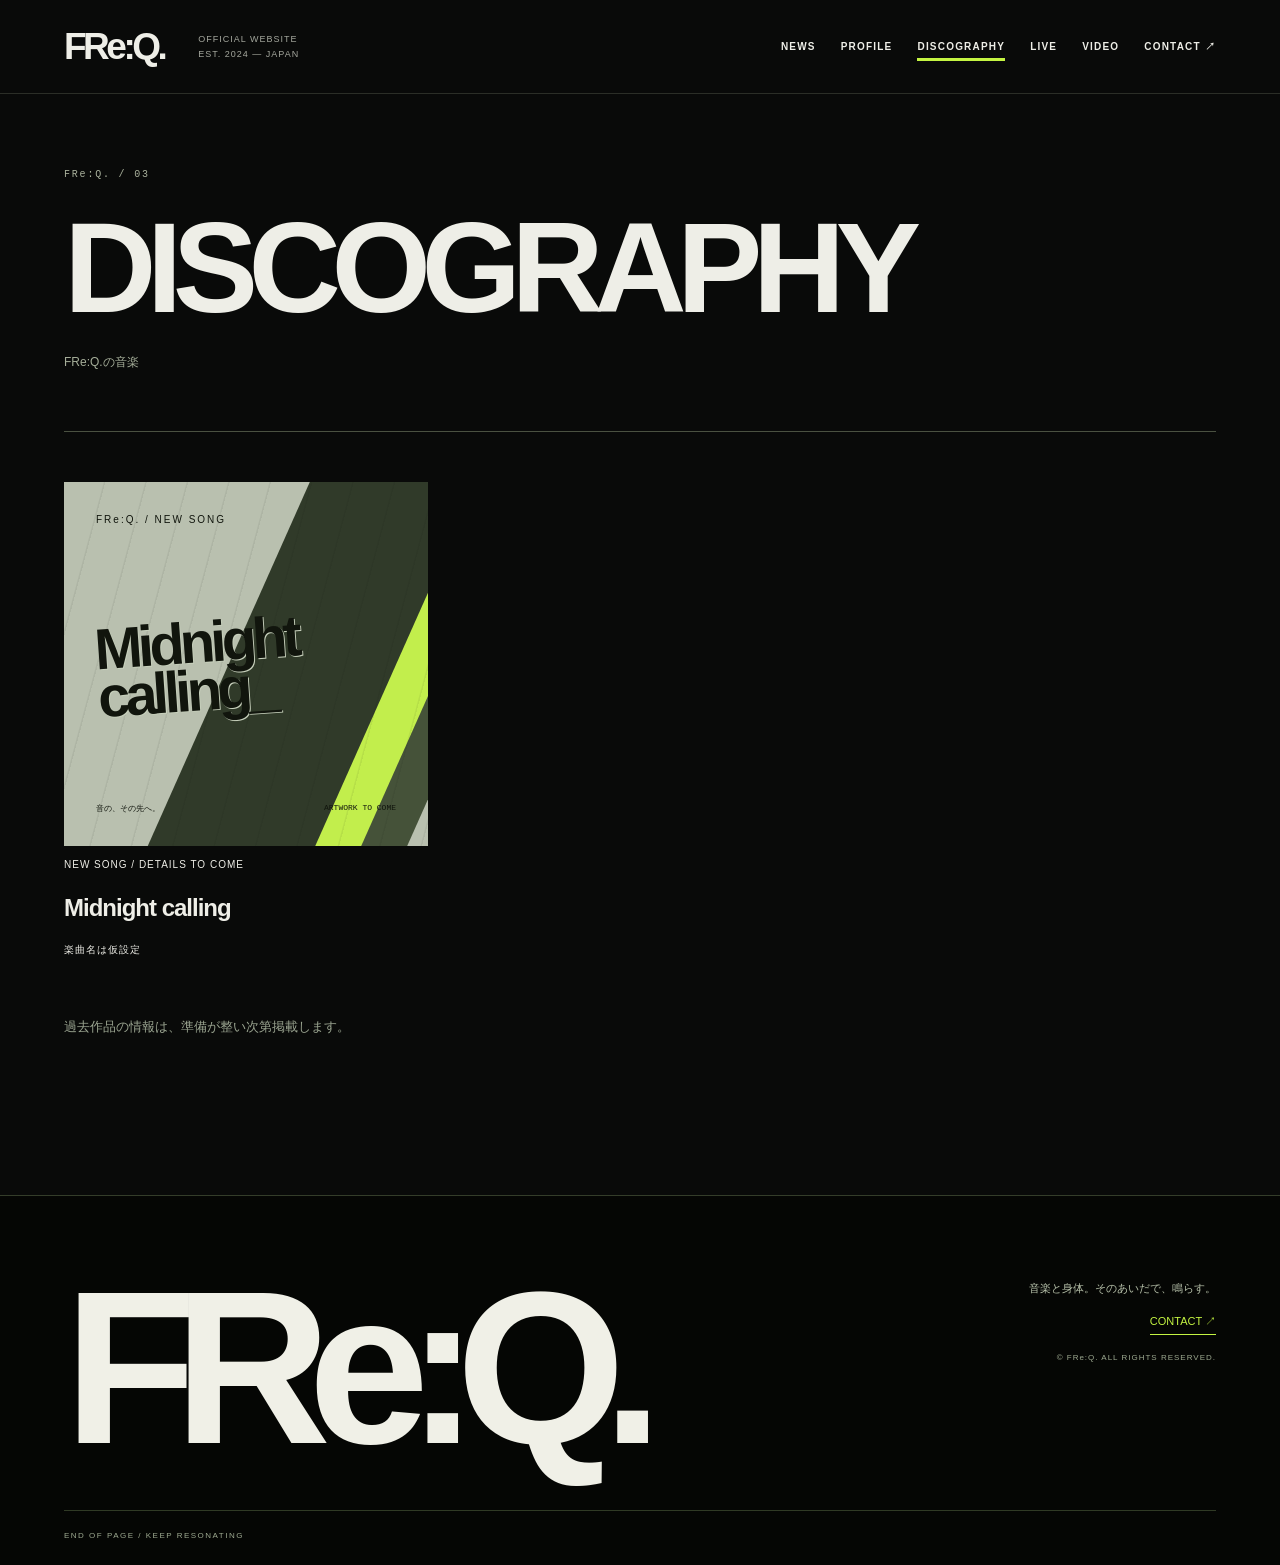
==== discography.html @ a450d1d3 "feat: build FRe:Q. dark theatrical artist website" ====
<!doctype html>
<html lang="ja"><head><meta charset="utf-8"><meta name="viewport" content="width=device-width,initial-scale=1"><title>DISCOGRAPHY | FRe:Q.</title><meta name="description" content="FRe:Q.（フリーク）公式サイト。音楽、ダンス、身体表現を横断する3人組ダンス＆ボーカルユニット。ニュース、プロフィール、作品、ライブ情報。"><meta property="og:type" content="website"><meta property="og:title" content="FRe:Q. | Official Website"><meta property="og:description" content="音楽と身体。そのあいだで、鳴らす。"><meta property="og:url" content="https://freq-official.github.io/discography.html"><meta property="og:image" content="https://freq-official.github.io/assets/ogp.png"><meta name="twitter:card" content="summary_large_image"><meta name="theme-color" content="#090a09"><link rel="canonical" href="https://freq-official.github.io/discography.html"><link rel="icon" href="assets/favicon.svg" type="image/svg+xml"><link rel="stylesheet" href="style.css"><script type="application/ld+json">{"@context":"https://schema.org","@type":"MusicGroup","name":"FRe:Q.","alternateName":"フリーク","url":"https://freq-official.github.io/","foundingDate":"2024","genre":["Electropop","Dance rock","Alternative pop"],"member":[{"@type":"Person","name":"如月湊"},{"@type":"Person","name":"氷室伊織"},{"@type":"Person","name":"藤井凪"}]}</script></head>
<body><a class="skip" href="#main">本文へ移動</a><header class="header"><a class="brand" href="index.html" aria-label="FRe:Q. トップ">FRe:Q.</a><span class="header-note">OFFICIAL WEBSITE<br>EST. 2024 — JAPAN</span><button class="menu-toggle" aria-expanded="false" aria-controls="navigation">MENU <span>＋</span></button><nav id="navigation" aria-label="メインナビゲーション"><a href="news.html">NEWS</a><a href="profile.html">PROFILE</a><a href="discography.html">DISCOGRAPHY</a><a href="live.html">LIVE</a><a href="video.html">VIDEO</a><a href="contact.html">CONTACT ↗</a></nav></header><main id="main" tabindex="-1"><div class="reveal"><section class="page"><div class="page-heading"><span class="kicker">FRe:Q. / 03</span><h1 class="page-title">DISCOGRAPHY</h1><p>FRe:Q.の音楽</p></div><div class="works"><button class="work-card" data-release="midnight-calling"><div class="cover"><span class="art-label">FRe:Q. / NEW SONG</span><i class="cover-orbit" aria-hidden="true"></i><span class="cover-word">Midnight<br>calling<span aria-hidden="true">_</span></span><span class="cover-bottom"><span>音の、その先へ。</span><span>ARTWORK TO COME</span></span></div><p>NEW SONG / DETAILS TO COME</p><h2>Midnight calling</h2><p>楽曲名は仮設定</p></button></div><div class="empty">過去作品の情報は、準備が整い次第掲載します。</div></section></div></main><footer><a class="footer-logo" href="index.html">FRe:Q.</a><div class="footer-right"><p>音楽と身体。そのあいだで、鳴らす。</p><a href="contact.html">CONTACT ↗</a><small>© FRe:Q. ALL RIGHTS RESERVED.</small></div><span class="footer-end">END OF PAGE / KEEP RESONATING</span></footer><dialog id="detail" aria-labelledby="detail-heading"><button class="dialog-close" aria-label="閉じる">CLOSE ×</button><div id="detail-body"></div></dialog><script src="content.js"></script><script src="app.js"></script></body></html>
---- style.css ----
:root{--paper:#090a09;--ink:#eeeee7;--acid:#c4f442;--muted:#a4a79d;--line:#353831;--pad:clamp(22px,5vw,88px)}*{box-sizing:border-box}html{scroll-behavior:smooth}body{margin:0;background:var(--paper);color:var(--ink);font-family:Arial,'Helvetica Neue','Noto Sans JP',sans-serif;-webkit-font-smoothing:antialiased}a{color:inherit;text-decoration:none}button{font:inherit;color:inherit;cursor:pointer;border-radius:0}button:focus-visible,a:focus-visible{outline:3px solid #c4f442;outline-offset:5px}::selection{background:var(--acid);color:var(--ink)}.skip{position:fixed;top:-100px;left:12px;z-index:99;padding:15px;background:var(--acid)}.skip:focus{top:10px}.header{height:110px;padding:0 var(--pad);display:flex;align-items:center;gap:34px;border-bottom:1px solid var(--line);position:relative;z-index:10}.brand{font-size:34px;font-weight:900;letter-spacing:-3px}.header-note{font-size:9px;line-height:1.6;letter-spacing:1px}nav{margin-left:auto;display:flex;gap:25px;align-items:center}nav a{font-size:11px;font-weight:700;letter-spacing:.6px;padding:12px 0;position:relative}nav a:after{content:'';position:absolute;bottom:3px;left:0;height:3px;width:0;background:var(--ink);transition:width .2s}nav a:hover:after,nav a[aria-current=page]:after{width:100%}.menu-toggle{display:none}.hero{position:relative;min-height:690px;height:calc(100svh - 110px);max-height:1050px;overflow:hidden;background:#dce0d2}.hero-art{position:absolute;width:100%;height:100%;object-fit:cover}.hero-top{position:absolute;inset:30px var(--pad) auto;display:flex;justify-content:space-between;font-size:10px;font-weight:bold;letter-spacing:1.6px;z-index:1}.hero-copy{position:absolute;left:var(--pad);top:20%;font-size:clamp(20px,2.5vw,38px);line-height:1.7;letter-spacing:.13em;margin:0;font-weight:500;z-index:1}.hero-bottom{position:absolute;bottom:24px;left:var(--pad);right:var(--pad);z-index:1}.hero-logo{font-size:clamp(110px,23vw,390px);letter-spacing:-.095em;line-height:.8;font-weight:900;display:block;margin-left:-.018em}.hero-caption{display:flex;justify-content:space-between;align-items:end;margin-top:35px;font-size:10px;letter-spacing:1.5px}.hero-caption a{border-bottom:1px solid;padding-bottom:7px}.hero-caption i{font-style:normal;margin-left:38px}.signal-bar{padding:17px var(--pad);display:flex;justify-content:space-between;font-size:10px;font-weight:700;letter-spacing:1.4px;background:var(--acid);border-top:1px solid var(--ink);border-bottom:1px solid var(--ink)}.dot{display:inline-block;width:7px;height:7px;border-radius:50%;background:var(--ink);margin-right:9px}.section{padding:100px var(--pad)}.section-head{display:flex;justify-content:space-between;align-items:baseline;margin-bottom:45px;gap:20px}.kicker{display:block;font-size:10px;letter-spacing:1.5px;margin-bottom:16px}.section-head h2,.page-title{font-size:clamp(50px,8vw,112px);letter-spacing:-.065em;line-height:.95;margin:0;font-weight:800}.section-head h2{font-size:clamp(48px,5.8vw,80px)}.text-link{font-size:11px;font-weight:bold;letter-spacing:1px;border-bottom:1px solid;padding:10px 0}.text-link span{margin-left:35px}.news-row{border-top:1px solid var(--line);display:grid;grid-template-columns:100px 100px 1fr 40px;gap:18px;align-items:center;padding:30px 0;width:100%;background:none;text-align:left;border-right:0;border-left:0;border-bottom:0;transition:padding .2s}.news-row:last-child{border-bottom:1px solid var(--line)}.news-row:hover{padding-left:12px}.date{font-family:monospace;font-size:13px}.tag{font-size:9px;letter-spacing:1px;border:1px solid var(--line);padding:6px 9px;width:fit-content}.news-title{font-size:15px;line-height:1.8}.arrow{font-size:25px;font-weight:400}.release-section{background:var(--ink);color:var(--paper)}.release-grid{display:grid;grid-template-columns:1fr 1fr;gap:8vw;align-items:center}.cover{aspect-ratio:1;overflow:hidden;position:relative;background:var(--acid);color:var(--ink);display:flex;flex-direction:column;justify-content:space-between;padding:28px}.cover img{width:100%;height:100%;object-fit:cover;position:absolute;inset:0}.cover .art-label{font-size:10px;letter-spacing:2px;z-index:1}.cover-word{font-size:clamp(45px,7vw,110px);font-weight:bold;line-height:.83;letter-spacing:-.07em;z-index:1}.cover-bottom{display:flex;justify-content:space-between;font-size:10px;z-index:1}.cover-orbit{position:absolute;width:85%;height:85%;border:1px solid;left:25%;top:15%;border-radius:50%;box-shadow:0 0 0 16px var(--acid),0 0 0 17px var(--ink),0 0 0 33px var(--acid),0 0 0 34px var(--ink),0 0 0 50px var(--acid),0 0 0 51px var(--ink);transform:rotate(-30deg) scaleX(.55)}.release-info h3{font-size:clamp(35px,4vw,65px);font-weight:500;letter-spacing:-.05em;margin:27px 0}.release-info p{font-size:13px;line-height:2.1;max-width:440px}.release-info .status{font-family:monospace;font-size:10px;letter-spacing:1px;color:var(--acid)}.release-info .note{font-size:10px;color:#b6bcad}.outline-button{display:inline-flex;align-items:center;justify-content:space-between;gap:60px;border:1px solid currentColor;background:none;padding:20px 24px;margin-top:30px;font-size:11px;letter-spacing:1px;transition:background .2s,color .2s}.outline-button:hover{background:var(--acid);color:var(--ink)}.profile-intro{display:grid;grid-template-columns:1fr 1fr;gap:8vw;align-items:start}.profile-intro .statement{font-size:clamp(28px,3vw,47px);line-height:1.8;letter-spacing:.06em;margin:0}.body-copy{font-size:14px;line-height:2.3;margin:0}.members-line{display:flex;gap:30px;flex-wrap:wrap;margin-top:35px;font-size:11px;font-weight:bold;letter-spacing:1px}.split-section{display:grid;grid-template-columns:1fr 1fr;padding:0 var(--pad);border-top:1px solid var(--line);border-bottom:1px solid var(--line)}.split-section>div{padding:65px 0}.split-section>div:first-child{border-right:1px solid var(--line);padding-right:45px}.split-section>div:last-child{padding-left:45px}.split-section h2{font-size:45px;letter-spacing:-2px;margin:0}.empty{padding:45px 0;color:var(--muted);font-size:13px;line-height:2}.empty strong{font-size:11px;letter-spacing:1.5px;display:block;color:var(--ink);margin-bottom:10px}.page{padding:65px var(--pad) 110px;min-height:65vh}.page-heading{border-bottom:1px solid var(--ink);padding-bottom:45px;margin-bottom:50px}.page-heading .kicker{margin-bottom:27px}.page-heading p{font-size:12px;margin:25px 0 0;color:var(--muted)}.filters{display:flex;gap:10px;flex-wrap:wrap;margin-bottom:35px}.filter{background:none;border:1px solid var(--line);font-size:10px;padding:10px 20px;letter-spacing:1px}.filter[aria-pressed=true]{background:var(--ink);color:var(--paper);border-color:var(--ink)}.member-grid{display:grid;grid-template-columns:repeat(3,1fr);gap:25px;margin-top:70px}.portrait{aspect-ratio:3/4;background:#d2d6c9;position:relative;overflow:hidden}.portrait img{width:100%;height:100%;object-fit:cover}.portrait:before{content:'';position:absolute;inset:15% -45%;border:1px solid #7f8970;border-radius:50%;transform:rotate(-35deg);box-shadow:0 0 0 20px #d2d6c9,0 0 0 21px #7f8970,0 0 0 40px #d2d6c9,0 0 0 41px #7f8970,0 0 0 60px #d2d6c9,0 0 0 61px #7f8970}.portrait.has-image:before{display:none}.portrait .number{position:absolute;top:20px;left:20px;font-size:10px}.portrait .initial{position:absolute;bottom:-.05em;left:10px;font-size:clamp(100px,18vw,260px);line-height:.9;font-weight:900;letter-spacing:-.12em}.portrait small{position:absolute;right:15px;top:20px;writing-mode:vertical-rl;letter-spacing:2px;font-size:9px}.member:nth-child(2) .portrait{background:#cbc9bf}.member:nth-child(3) .portrait{background:#c8e39e}.member h2{font-size:34px;letter-spacing:-1px;margin:25px 0 10px}.member h2 span{display:block;font-size:15px;letter-spacing:.1em;font-weight:400;margin-top:9px}.member .role{font-size:9px;letter-spacing:1px;min-height:24px}.member p{font-size:12px;line-height:2}.works{display:grid;grid-template-columns:repeat(3,1fr);gap:30px}.work-card{background:none;border:0;padding:0;text-align:left}.work-card .cover-word{font-size:clamp(35px,4vw,65px)}.work-card h2{font-size:24px;letter-spacing:-1px}.work-card>p{font-size:10px;line-height:1.8;letter-spacing:1px}.contact-panel{display:grid;grid-template-columns:1fr 1fr;gap:60px;padding:20px 0 65px}.contact-panel h2{font-size:clamp(28px,4vw,55px);font-weight:400;line-height:1.6;margin:0}.contact-panel p{font-size:14px;line-height:2.2}.contact-status{border-top:1px solid var(--line);margin-top:30px;padding-top:25px}.contact-status small{font-size:11px;color:var(--muted)}footer{padding:65px var(--pad) 25px;display:flex;justify-content:space-between;flex-wrap:wrap;gap:55px;background:var(--ink);color:var(--paper)}.footer-logo{font-size:clamp(65px,10vw,150px);line-height:.8;font-weight:900;letter-spacing:-.09em}.footer-right{display:flex;flex-direction:column;align-items:flex-end;font-size:11px;gap:18px}.footer-right p{margin:0}.footer-right a{border-bottom:1px solid;padding-bottom:5px}.footer-right small{font-size:8px;letter-spacing:1px;color:#a6ad9b}.footer-end{width:100%;font-size:8px;letter-spacing:1.5px;border-top:1px solid #41473b;padding-top:20px;color:#a6ad9b}dialog{width:min(750px,calc(100% - 35px));max-height:85svh;border:0;background:var(--paper);padding:50px;color:var(--ink)}dialog::backdrop{background:#111a;backdrop-filter:blur(8px)}.dialog-close{display:block;margin:0 0 50px auto;background:none;border:0;font-size:12px;padding:10px}.detail-title{font-size:clamp(26px,4vw,48px);line-height:1.5;letter-spacing:-.035em}.detail-copy{font-size:14px;line-height:2.3;white-space:pre-line}.dialog-meta{display:flex;gap:20px;align-items:center}.video-frame{width:100%;aspect-ratio:16/9;border:0}.reveal{animation:appear .65s ease both}@keyframes appear{from{opacity:0;transform:translateY(15px)}to{opacity:1;transform:none}}@media(max-width:1050px){.header-note{display:none}nav{gap:18px}.header{gap:20px}.hero{min-height:620px}}@media(max-width:760px){.header{height:80px}.brand{font-size:30px}.menu-toggle{display:flex;margin-left:auto;align-items:center;gap:25px;background:none;border:0;font-size:10px;letter-spacing:1px;padding:15px 0}.menu-toggle span{font-size:24px}nav{display:none;position:absolute;top:80px;left:0;right:0;background:var(--paper);padding:25px var(--pad) 35px;border-bottom:1px solid;flex-direction:column;align-items:stretch;gap:0}nav.open{display:flex}nav a{font-size:22px;padding:17px 0}.hero{height:calc(88svh - 80px);min-height:550px;max-height:850px}.hero-top{top:22px;font-size:8px;letter-spacing:1px}.hero-copy{top:19%;font-size:24px}.hero-logo{font-size:25vw}.hero-bottom{bottom:27px}.hero-caption{margin-top:28px;font-size:8px;letter-spacing:1px}.hero-caption i{margin-left:12px}.hero-art{width:150%;left:-35%}.signal-bar{font-size:8px;gap:15px;line-height:1.5}.section{padding:65px var(--pad)}.section-head{margin-bottom:30px}.text-link{font-size:9px}.text-link span{margin-left:15px}.news-row{grid-template-columns:65px 1fr 20px;gap:12px;padding:23px 0}.news-title{grid-column:1/3;grid-row:2;font-size:13px}.news-row .arrow{grid-column:3;grid-row:1/3}.tag{font-size:8px}.release-grid,.profile-intro,.contact-panel{grid-template-columns:1fr;gap:35px}.release-info h3{font-size:42px}.cover-word{font-size:18vw}.profile-intro .statement{font-size:28px}.body-copy{font-size:13px}.split-section{grid-template-columns:1fr}.split-section>div:first-child{border-right:0;border-bottom:1px solid var(--line);padding-right:0}.split-section>div:last-child{padding-left:0}.split-section>div{padding:42px 0}.split-section h2{font-size:40px}.empty{padding:30px 0}.page{padding-top:45px;padding-bottom:70px}.page-heading{padding-bottom:32px;margin-bottom:35px}.page-title{font-size:clamp(43px,11vw,80px)}.member-grid{grid-template-columns:1fr;gap:45px;margin-top:45px}.portrait{aspect-ratio:4/3}.portrait .initial{font-size:55vw}.member h2{margin-top:20px}.works{grid-template-columns:1fr}.work-card .cover-word{font-size:19vw}.contact-panel{gap:25px}.footer-right{align-items:flex-start;width:100%}footer{gap:35px;padding-top:45px}.footer-logo{font-size:90px}dialog{padding:25px}.dialog-close{margin-bottom:25px}.filters{gap:7px}.filter{padding:10px 13px;font-size:9px}}@media(prefers-reduced-motion:reduce){html{scroll-behavior:auto}*,*:before,*:after{animation:none!important;transition:none!important}}

/* FRe:Q. / STAGE DIRECTION 02 — BLACKOUT */
body{background:#090a09}::selection{background:var(--acid);color:#0b0d09}.header{height:94px;background:#090a09;border-color:#2b2e27}.brand{font-size:37px;letter-spacing:-3.5px}.header-note{color:#a4a79d}nav a{font-size:10px;letter-spacing:1.2px}nav a:after{background:var(--acid)}nav a:hover{color:var(--acid)}.hero{height:calc(100svh - 94px);min-height:730px;max-height:1100px;background:#080a08;isolation:isolate}.hero:after{content:'';position:absolute;inset:0;z-index:0;pointer-events:none;background:linear-gradient(180deg,#0003 0%,transparent 45%,#0009 100%)}.hero-art{object-position:center;opacity:.95}.hero-top{top:29px;color:#d1d5ca;font-family:monospace;font-size:10px;font-weight:400}.live-dot{display:inline-block;width:6px;height:6px;background:var(--acid);margin-right:7px;box-shadow:0 0 15px #c4f44288}.stage-index{position:absolute;inset:100px var(--pad) auto;display:grid;grid-template-columns:repeat(3,1fr);font:9px monospace;letter-spacing:1.5px;color:#b4bbab;z-index:1}.stage-index span{border-top:1px solid #c1cf9d40;padding-top:12px}.stage-index span:nth-child(2){text-align:center}.stage-index span:last-child{text-align:right}.hero-copy{top:27%;font-size:clamp(16px,1.6vw,26px);font-weight:700;letter-spacing:.15em;line-height:1.9;text-shadow:0 2px 20px #000}.hero-copy span{color:var(--acid)}.hero-manifesto{position:absolute;right:var(--pad);top:25%;margin:0;z-index:1;font-size:clamp(28px,4.6vw,75px);font-weight:900;line-height:.94;letter-spacing:-.065em;text-align:right;transform:rotate(-4deg);text-shadow:0 2px 25px #0007}.hero-manifesto em{font-style:normal;-webkit-text-stroke:1px #e4e9d2;color:transparent}.hero-bottom{bottom:28px}.hero-logo{font-family:Arial,'Helvetica Neue',sans-serif;font-size:clamp(130px,30vw,520px);font-weight:900;letter-spacing:-.105em;line-height:.78;transform:scaleX(1.03);transform-origin:left bottom;max-width:97%;color:#eef0e6;text-shadow:0 0 50px #0004}.hero-caption{margin-top:42px;color:#d9dfd0;font:9px monospace;letter-spacing:1.1px}.hero-caption a{color:var(--acid)}.signal-bar{background:#0c0f09;color:#c4f442;border-color:#536139;font:9px monospace;letter-spacing:1.5px;padding-top:20px;padding-bottom:20px}.signal-bar .dot{background:var(--acid)}.section{padding-top:110px;padding-bottom:110px}.kicker{font-family:monospace;color:#aab29d;letter-spacing:1.8px}.section-head h2,.page-title{font-weight:900;letter-spacing:-.075em}.section-head h2{font-size:clamp(55px,7vw,110px)}.text-link{font-family:monospace;font-weight:400;color:var(--acid);border-color:#61733f}.news-row{padding-top:36px;padding-bottom:36px}.news-row:hover{background:#14180f}.news-row .date{color:#a5ae9a}.tag{border-color:#4d5940;color:var(--acid)}.news-title{font-weight:600}.arrow{color:var(--acid)}.release-section{background:#13170f;color:var(--ink);border-top:1px solid #2e3822;border-bottom:1px solid #2e3822}.release-grid{grid-template-columns:1.15fr 1fr;gap:7vw}.cover{background:#b9c0af;color:#11150d;padding:32px}.cover:after{content:'';position:absolute;inset:0;background:repeating-linear-gradient(105deg,transparent 0 38px,#0a0e0910 39px 40px);pointer-events:none}.cover-orbit{border-radius:0;width:42%;height:150%;top:-20%;left:45%;border:0;background:#222c1b;box-shadow:42px 0 0 #c4f442,84px 0 0 #39472d;transform:rotate(24deg);opacity:.9}.cover-word{font-weight:900;letter-spacing:-.08em;transform:rotate(-4deg);text-shadow:1px 1px 0 #c6cfbb}.cover-bottom{font-family:monospace;font-size:8px}.release-info h3{font-weight:800;line-height:1;max-width:500px;font-size:clamp(46px,5vw,85px);letter-spacing:-.065em}.release-info p{color:#c1c7b8}.outline-button{font-family:monospace;color:var(--acid);border-color:#627449;min-height:58px}.outline-button:hover{background:var(--acid);color:#10150a}.profile-intro .statement{font-size:clamp(30px,3.5vw,55px);font-weight:800;letter-spacing:-.02em}.body-copy{color:#bdc4b5}.members-line{color:var(--acid);font-family:monospace}.split-section{background:#0d100b}.split-section h2{font-size:58px;font-weight:900;letter-spacing:-4px}.empty strong{color:#c2c8ba}.empty{color:#9ba591}.page{padding-top:75px}.page-heading{padding-bottom:60px;border-color:#4a5141}.page-title{font-size:clamp(60px,10vw,150px)}.page-heading p{color:#a5ae99}.filter{color:#a9b39e;border-color:#47503b;font-family:monospace;min-height:42px}.filter[aria-pressed=true]{background:var(--acid);color:#11160a;border-color:var(--acid)}.member-grid{gap:2px;margin-left:calc(-1 * var(--pad));margin-right:calc(-1 * var(--pad));margin-top:90px}.member{min-width:0}.portrait{background:#151a12!important;aspect-ratio:3/4}.portrait:before{inset:-30% 15%;border:0;border-radius:0;transform:rotate(23deg);background:linear-gradient(90deg,#1a2214,#9bad74 48%,#202b15);opacity:.65;box-shadow:70px 0 0 #3c4c2b50,-70px 0 0 #71845730}.member:nth-child(2) .portrait:before{filter:grayscale(1);transform:rotate(-15deg)}.member:nth-child(3) .portrait:before{background:linear-gradient(90deg,#111b0b,#b6ef3a 48%,#16210e);transform:rotate(37deg)}.portrait .initial{color:#edf0e0;font-weight:900;font-style:italic;font-size:clamp(120px,23vw,330px);left:10px;bottom:-.1em}.portrait .number,.portrait small{color:#c9d2bb;z-index:1;font-family:monospace}.member h2,.member>p{margin-left:clamp(22px,3vw,50px);margin-right:clamp(22px,3vw,50px)}.member h2{font-weight:900;font-size:44px;letter-spacing:-2px}.member h2 span{font-size:14px;color:#bdc6b1}.member .role{color:var(--acid);font-family:monospace;line-height:1.6}.member p{color:#aab59f}.contact-panel h2{font-weight:800;letter-spacing:-.045em}.contact-panel p{color:#bdc6b3}.contact-status{border-color:#424c35}footer{background:#050604;color:#f0f0e7;border-top:1px solid #343d2a;padding-top:85px}.footer-logo{font-size:clamp(90px,17vw,240px);font-weight:900;letter-spacing:-.105em}.footer-right p{color:#b7c1aa}.footer-right a{color:var(--acid)}.footer-end{border-color:#303a25}.footer-right small,.footer-end{color:#9eaa91}dialog{background:#13170f;color:#eef0e6;border:1px solid #52613c;box-shadow:0 25px 100px #000c}.dialog-close{color:var(--acid)}.detail-title{font-weight:800;letter-spacing:-.05em}.detail-copy{color:#c2ccb6}.skip{color:#11160a}.works .cover-word{font-size:clamp(40px,4.5vw,76px)}
@media(max-width:760px){.header{height:78px}.brand{font-size:32px}.hero{height:calc(92svh - 78px);min-height:650px;max-height:900px}.hero-art{width:100%;left:0;object-position:55% center}.hero-top{top:21px;font-size:7px;letter-spacing:.6px}.stage-index{top:77px;font-size:7px;letter-spacing:.5px}.hero-copy{top:24%;font-size:16px;line-height:1.9}.hero-manifesto{top:46%;right:var(--pad);font-size:36px}.hero-logo{font-size:31vw;line-height:.8}.hero-bottom{bottom:25px}.hero-caption{font-size:7px;margin-top:30px;letter-spacing:.5px;gap:12px}.hero-caption i{margin-left:7px}.signal-bar{font-size:7px;padding-top:17px;padding-bottom:17px;letter-spacing:.8px}.section{padding-top:75px;padding-bottom:75px}.section-head h2{font-size:56px}.release-grid{grid-template-columns:1fr;gap:40px}.release-section .cover{margin:0 calc(-1 * var(--pad));width:calc(100% + 2 * var(--pad))}.cover-word{font-size:23vw}.release-info h3{font-size:52px}.outline-button{width:100%;gap:20px}.profile-intro .statement{font-size:32px}.split-section h2{font-size:50px}.page{padding-top:50px}.page-title{font-size:clamp(44px,11vw,83px)}.page-heading{padding-bottom:40px}.member-grid{gap:45px;margin-top:55px}.portrait{aspect-ratio:4/5}.portrait .initial{font-size:68vw}.member h2{font-size:42px}.works .cover-word{font-size:22vw}.menu-toggle{color:#e8efdf}nav{top:78px;background:#0c1009;border-color:#53613e}nav a{font-size:25px;font-weight:800;border-bottom:1px solid #29321f}.footer-logo{font-size:30vw}footer{padding-top:60px}.filter{padding:12px 14px}}
.hero-art{animation:stage-drift 18s ease-in-out infinite alternate}.cover:has(img):after{display:none}@keyframes stage-drift{from{transform:scale(1.015) translateX(-.4%)}to{transform:scale(1.055) translateX(.4%)}}
@media(prefers-reduced-motion:reduce){.hero-art{animation:none}}
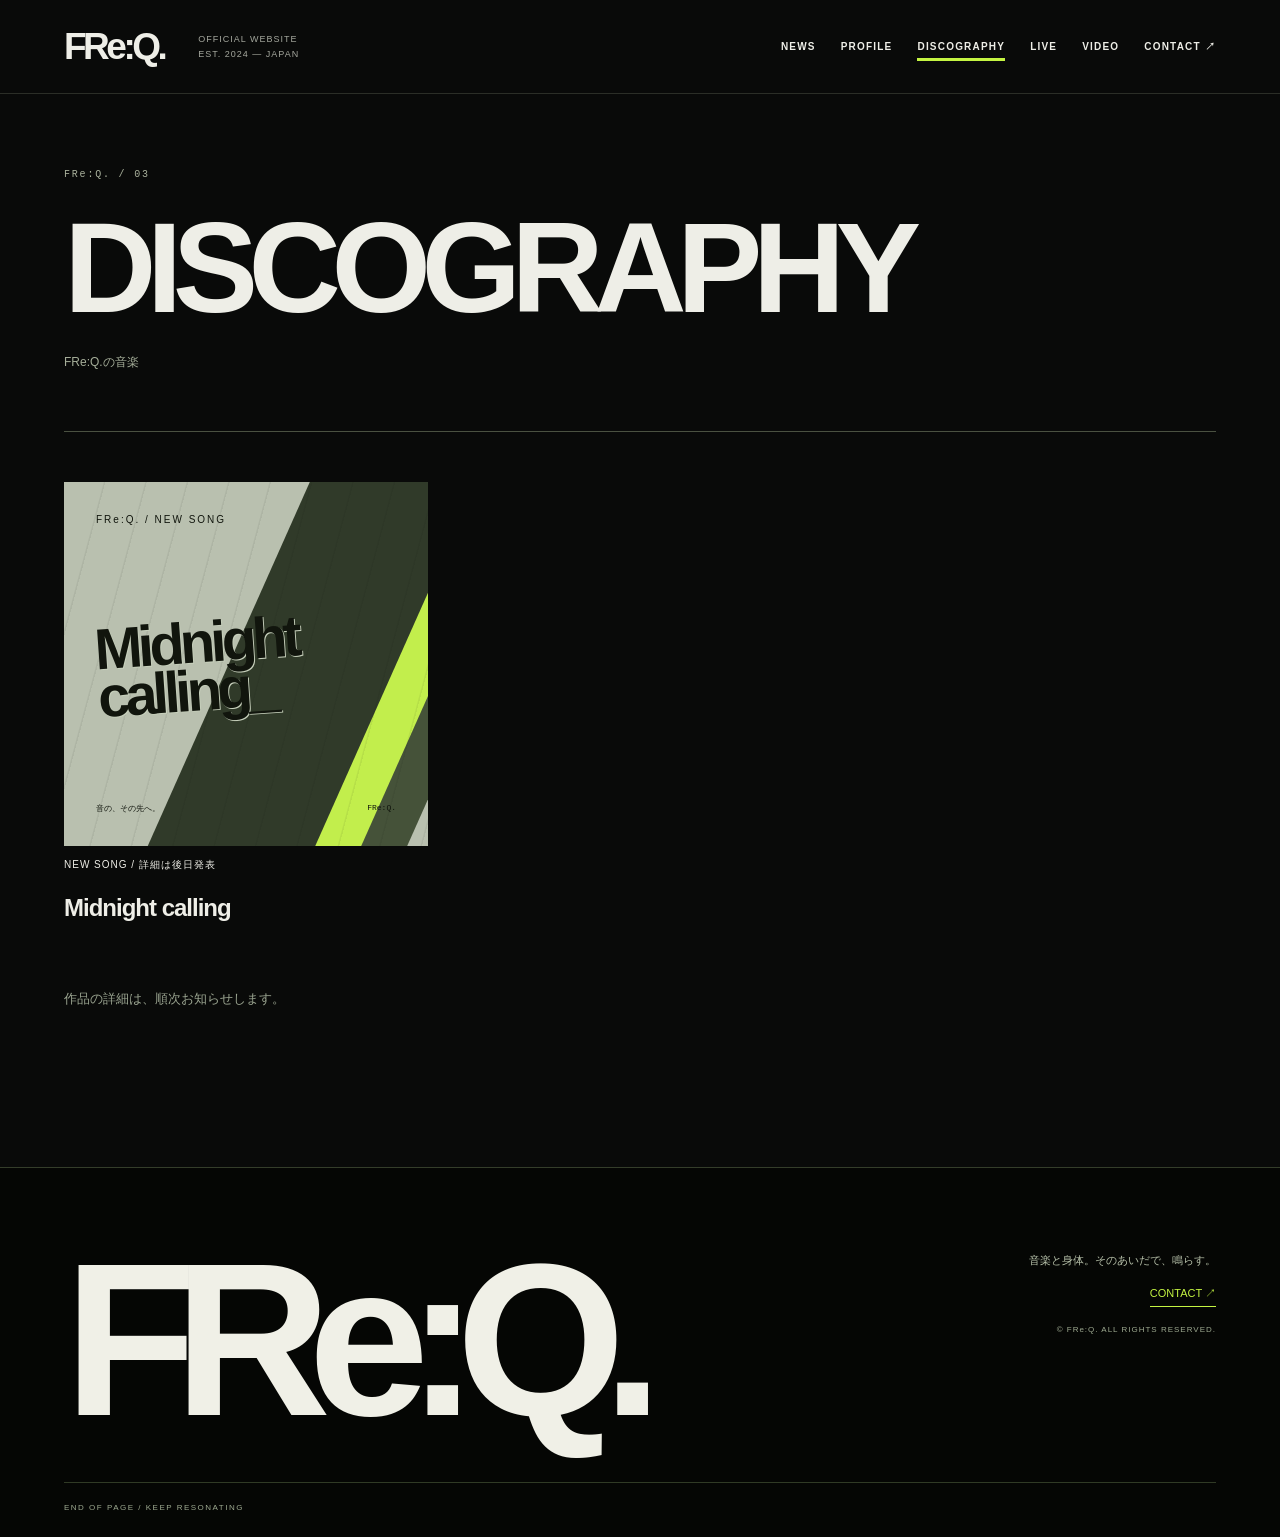
==== commit 66d1d147: "feat: add official artist photo and FRe:Q. name origin" ====
--- a/discography.html
+++ b/discography.html
@@ -1,3 +1,3 @@
 <!doctype html>
 <html lang="ja"><head><meta charset="utf-8"><meta name="viewport" content="width=device-width,initial-scale=1"><title>DISCOGRAPHY | FRe:Q.</title><meta name="description" content="FRe:Q.（フリーク）公式サイト。音楽、ダンス、身体表現を横断する3人組ダンス＆ボーカルユニット。ニュース、プロフィール、作品、ライブ情報。"><meta property="og:type" content="website"><meta property="og:title" content="FRe:Q. | Official Website"><meta property="og:description" content="音楽と身体。そのあいだで、鳴らす。"><meta property="og:url" content="https://freq-official.github.io/discography.html"><meta property="og:image" content="https://freq-official.github.io/assets/ogp.png"><meta name="twitter:card" content="summary_large_image"><meta name="theme-color" content="#090a09"><link rel="canonical" href="https://freq-official.github.io/discography.html"><link rel="icon" href="assets/favicon.svg" type="image/svg+xml"><link rel="stylesheet" href="style.css"><script type="application/ld+json">{"@context":"https://schema.org","@type":"MusicGroup","name":"FRe:Q.","alternateName":"フリーク","url":"https://freq-official.github.io/","foundingDate":"2024","genre":["Electropop","Dance rock","Alternative pop"],"member":[{"@type":"Person","name":"如月湊"},{"@type":"Person","name":"氷室伊織"},{"@type":"Person","name":"藤井凪"}]}</script></head>
-<body><a class="skip" href="#main">本文へ移動</a><header class="header"><a class="brand" href="index.html" aria-label="FRe:Q. トップ">FRe:Q.</a><span class="header-note">OFFICIAL WEBSITE<br>EST. 2024 — JAPAN</span><button class="menu-toggle" aria-expanded="false" aria-controls="navigation">MENU <span>＋</span></button><nav id="navigation" aria-label="メインナビゲーション"><a href="news.html">NEWS</a><a href="profile.html">PROFILE</a><a href="discography.html">DISCOGRAPHY</a><a href="live.html">LIVE</a><a href="video.html">VIDEO</a><a href="contact.html">CONTACT ↗</a></nav></header><main id="main" tabindex="-1"><div class="reveal"><section class="page"><div class="page-heading"><span class="kicker">FRe:Q. / 03</span><h1 class="page-title">DISCOGRAPHY</h1><p>FRe:Q.の音楽</p></div><div class="works"><button class="work-card" data-release="midnight-calling"><div class="cover"><span class="art-label">FRe:Q. / NEW SONG</span><i class="cover-orbit" aria-hidden="true"></i><span class="cover-word">Midnight<br>calling<span aria-hidden="true">_</span></span><span class="cover-bottom"><span>音の、その先へ。</span><span>ARTWORK TO COME</span></span></div><p>NEW SONG / DETAILS TO COME</p><h2>Midnight calling</h2><p>楽曲名は仮設定</p></button></div><div class="empty">過去作品の情報は、準備が整い次第掲載します。</div></section></div></main><footer><a class="footer-logo" href="index.html">FRe:Q.</a><div class="footer-right"><p>音楽と身体。そのあいだで、鳴らす。</p><a href="contact.html">CONTACT ↗</a><small>© FRe:Q. ALL RIGHTS RESERVED.</small></div><span class="footer-end">END OF PAGE / KEEP RESONATING</span></footer><dialog id="detail" aria-labelledby="detail-heading"><button class="dialog-close" aria-label="閉じる">CLOSE ×</button><div id="detail-body"></div></dialog><script src="content.js"></script><script src="app.js"></script></body></html>
+<body><a class="skip" href="#main">本文へ移動</a><header class="header"><a class="brand" href="index.html" aria-label="FRe:Q. トップ">FRe:Q.</a><span class="header-note">OFFICIAL WEBSITE<br>EST. 2024 — JAPAN</span><button class="menu-toggle" aria-expanded="false" aria-controls="navigation">MENU <span>＋</span></button><nav id="navigation" aria-label="メインナビゲーション"><a href="news.html">NEWS</a><a href="profile.html">PROFILE</a><a href="discography.html">DISCOGRAPHY</a><a href="live.html">LIVE</a><a href="video.html">VIDEO</a><a href="contact.html">CONTACT ↗</a></nav></header><main id="main" tabindex="-1"><div class="reveal"><section class="page"><div class="page-heading"><span class="kicker">FRe:Q. / 03</span><h1 class="page-title">DISCOGRAPHY</h1><p>FRe:Q.の音楽</p></div><div class="works"><button class="work-card" data-release="midnight-calling"><div class="cover"><span class="art-label">FRe:Q. / NEW SONG</span><i class="cover-orbit" aria-hidden="true"></i><span class="cover-word">Midnight<br>calling<span aria-hidden="true">_</span></span><span class="cover-bottom"><span>音の、その先へ。</span><span>FRe:Q.</span></span></div><p>NEW SONG / 詳細は後日発表</p><h2>Midnight calling</h2><p></p></button></div><div class="empty">作品の詳細は、順次お知らせします。</div></section></div></main><footer><a class="footer-logo" href="index.html">FRe:Q.</a><div class="footer-right"><p>音楽と身体。そのあいだで、鳴らす。</p><a href="contact.html">CONTACT ↗</a><small>© FRe:Q. ALL RIGHTS RESERVED.</small></div><span class="footer-end">END OF PAGE / KEEP RESONATING</span></footer><dialog id="detail" aria-labelledby="detail-heading"><button class="dialog-close" aria-label="閉じる">CLOSE ×</button><div id="detail-body"></div></dialog><script src="content.js"></script><script src="app.js"></script></body></html>
--- a/style.css
+++ b/style.css
@@ -5,3 +5,7 @@
 @media(max-width:760px){.header{height:78px}.brand{font-size:32px}.hero{height:calc(92svh - 78px);min-height:650px;max-height:900px}.hero-art{width:100%;left:0;object-position:55% center}.hero-top{top:21px;font-size:7px;letter-spacing:.6px}.stage-index{top:77px;font-size:7px;letter-spacing:.5px}.hero-copy{top:24%;font-size:16px;line-height:1.9}.hero-manifesto{top:46%;right:var(--pad);font-size:36px}.hero-logo{font-size:31vw;line-height:.8}.hero-bottom{bottom:25px}.hero-caption{font-size:7px;margin-top:30px;letter-spacing:.5px;gap:12px}.hero-caption i{margin-left:7px}.signal-bar{font-size:7px;padding-top:17px;padding-bottom:17px;letter-spacing:.8px}.section{padding-top:75px;padding-bottom:75px}.section-head h2{font-size:56px}.release-grid{grid-template-columns:1fr;gap:40px}.release-section .cover{margin:0 calc(-1 * var(--pad));width:calc(100% + 2 * var(--pad))}.cover-word{font-size:23vw}.release-info h3{font-size:52px}.outline-button{width:100%;gap:20px}.profile-intro .statement{font-size:32px}.split-section h2{font-size:50px}.page{padding-top:50px}.page-title{font-size:clamp(44px,11vw,83px)}.page-heading{padding-bottom:40px}.member-grid{gap:45px;margin-top:55px}.portrait{aspect-ratio:4/5}.portrait .initial{font-size:68vw}.member h2{font-size:42px}.works .cover-word{font-size:22vw}.menu-toggle{color:#e8efdf}nav{top:78px;background:#0c1009;border-color:#53613e}nav a{font-size:25px;font-weight:800;border-bottom:1px solid #29321f}.footer-logo{font-size:30vw}footer{padding-top:60px}.filter{padding:12px 14px}}
 .hero-art{animation:stage-drift 18s ease-in-out infinite alternate}.cover:has(img):after{display:none}@keyframes stage-drift{from{transform:scale(1.015) translateX(-.4%)}to{transform:scale(1.055) translateX(.4%)}}
 @media(prefers-reduced-motion:reduce){.hero-art{animation:none}}
+/* Official artist photography: retain the complete frame, never animate/crop people. */
+.photo-hero{display:grid;grid-template-columns:28% 72%;background:#090a09}.photo-hero-meta,.photo-hero-footer{grid-column:1/-1;display:flex;justify-content:space-between;gap:20px;padding:22px var(--pad);font:10px monospace;letter-spacing:1.3px;border-bottom:1px solid #30362a;color:#b8c1ae}.photo-hero-footer{border-top:1px solid #30362a;border-bottom:0}.photo-hero-footer a{color:var(--acid)}.photo-hero-editorial{padding:clamp(24px,4vw,65px) 18px clamp(24px,4vw,65px) var(--pad);display:flex;flex-direction:column;justify-content:center;align-items:flex-start;gap:25px;min-width:0}.photo-hero-editorial .kicker{line-height:1.5;color:var(--acid);margin:0}.photo-hero-editorial h1{font-size:clamp(21px,2.7vw,44px);font-weight:800;letter-spacing:-.04em;line-height:1.7;margin:0}.photo-wordmark{font-size:9vw;line-height:.9;font-weight:900;letter-spacing:-.105em;margin:5px 0 15px}.photo-hero .text-link{font-size:10px}.group-photo{margin:0;min-width:0;background:#151515}.group-photo img{display:block;width:100%;height:auto;object-fit:contain;animation:none;transform:none;filter:none}.group-photo figcaption{display:grid;grid-template-columns:repeat(3,1fr);text-align:center;padding:16px 10%;font:10px monospace;letter-spacing:2px;background:#10120e;color:#c8d0be;border-top:1px solid #383e31}.profile-page>.group-photo{margin:0 calc(-1 * var(--pad)) 80px}.profile-page .profile-intro{margin-top:70px}.name-origin{margin-top:110px;border-top:1px solid #3d4731;padding-top:75px}.name-origin .section-head h2{font-size:clamp(43px,6vw,88px)}.origin-intro{font-size:clamp(17px,2vw,25px);line-height:2;color:#d6decb;margin:0 0 50px}.origin-grid{display:grid;grid-template-columns:repeat(3,1fr);border-top:1px solid #35402b;border-bottom:1px solid #35402b}.origin-grid article{padding:35px 30px 30px 0;min-width:0}.origin-grid article+article{border-left:1px solid #35402b;padding-left:30px}.origin-symbol{font-size:clamp(50px,7vw,100px);letter-spacing:-.08em;font-weight:900;color:var(--acid);line-height:1}.origin-grid h3{font-size:20px;margin:25px 0 15px}.origin-grid p,.origin-outro{font-size:13px;line-height:2.2;color:#bac6ad}.origin-outro{margin-top:30px}.members-section{margin-top:100px}.members-heading{font-size:clamp(45px,6vw,80px);letter-spacing:-.07em;margin:0}.member-text{border-top:1px solid #3a442f;padding:30px 0}.members-section .member-grid{margin:35px 0 0;gap:40px}.member-number{font:12px monospace;color:var(--acid)}.member-text h3{font-size:clamp(30px,3.5vw,50px);font-weight:900;letter-spacing:-.05em;margin:22px 0}.member-text h3 span{display:block;font-size:14px;letter-spacing:.08em;color:#c8d3bb;margin-top:12px;font-weight:400}.member-text>p{margin-left:0;margin-right:0}.member-text .role{font-size:10px}
+@media(max-width:899px){.photo-hero{grid-template-columns:1fr}.photo-hero-meta{font-size:8px;letter-spacing:.5px;padding:18px var(--pad)}.photo-hero-editorial{padding:30px var(--pad);gap:20px;position:relative}.photo-hero-editorial .kicker{font-size:9px}.photo-hero-editorial h1{font-size:20px;line-height:1.6}.photo-hero-editorial h1 br:last-child{display:none}.photo-wordmark{font-size:29vw;margin:5px 0 0}.photo-hero-editorial .text-link{position:absolute;right:var(--pad);top:30px;font-size:9px}.group-photo figcaption{font-size:9px;padding:14px 10%;letter-spacing:1px}.photo-hero-footer{font-size:8px;padding:20px var(--pad);letter-spacing:.5px}.profile-page>.group-photo{margin-bottom:55px}.profile-page .profile-intro{margin-top:50px}.name-origin{margin-top:65px;padding-top:50px}.name-origin .section-head h2{font-size:43px}.origin-grid{grid-template-columns:1fr}.origin-grid article,.origin-grid article+article{border-left:0;padding:28px 0}.origin-grid article+article{border-top:1px solid #35402b}.origin-symbol{font-size:65px}.origin-grid h3{margin-top:18px}.origin-grid p{margin-bottom:0}.members-section{margin-top:65px}.members-section .member-grid{grid-template-columns:1fr;gap:8px}.member-text h3{font-size:42px}}
+@media(min-width:900px){.photo-wordmark{font-size:7.3vw}}
